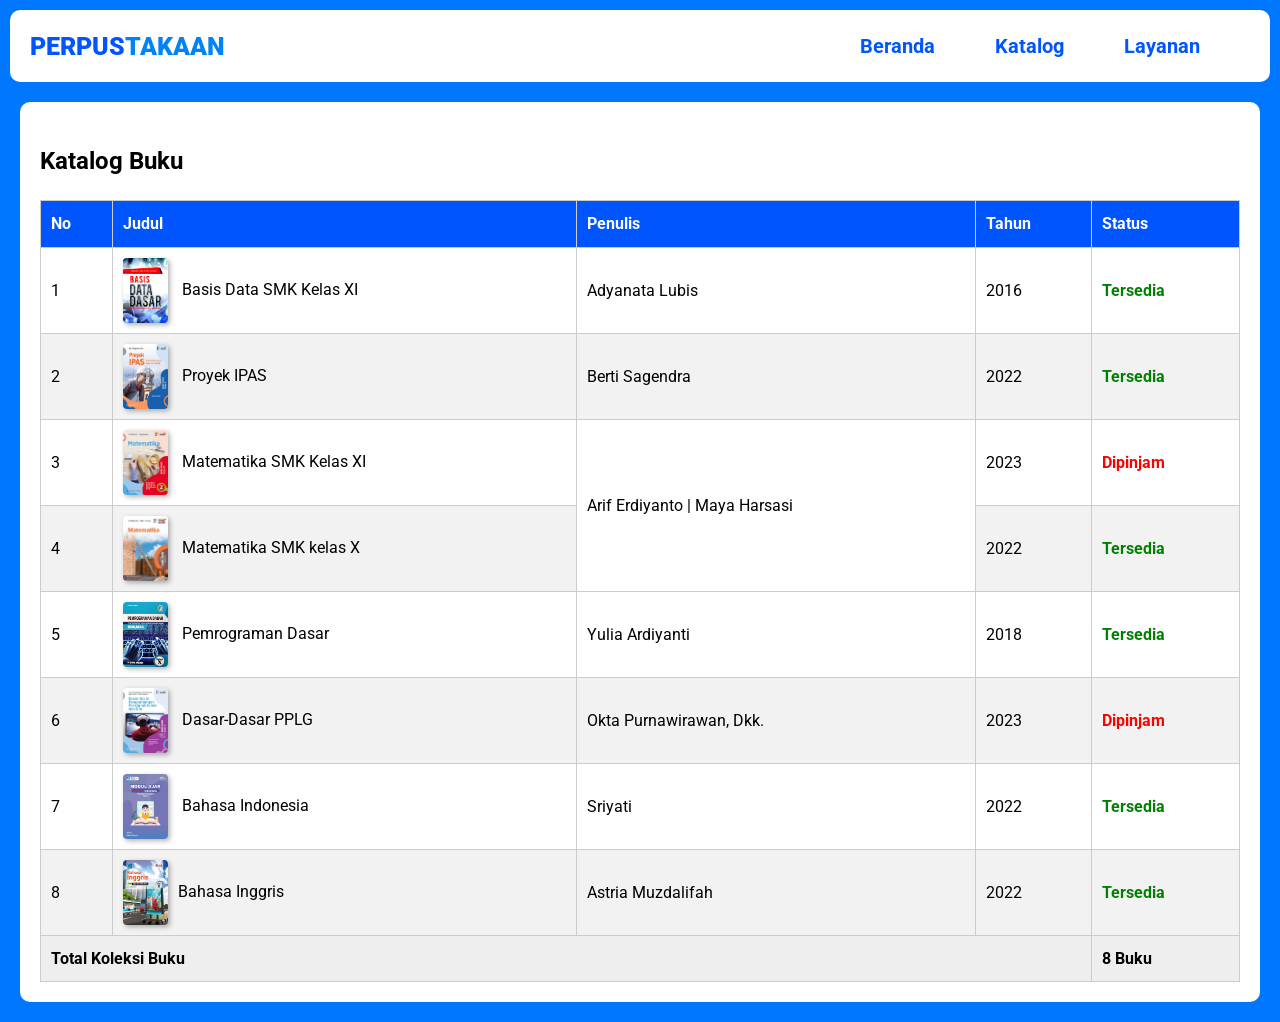
==== katalog.html @ 71d7b167 "first commit" ====
<!DOCTYPE html>
<html lang="en">
<head>
    <meta charset="UTF-8">
    <meta name="viewport" content="width=device-width, initial-scale=1.0">
    <title>Katalog - Kelompok 7</title>
    <link rel="stylesheet" href="katalog.css">
    <link rel="preconnect" href="https://fonts.googleapis.com">
    <link rel="preconnect" href="https://fonts.gstatic.com" crossorigin>
    <link href="https://fonts.googleapis.com/css2?family=Roboto:ital,wght@0,100..900;1,100..900&display=swap" rel="stylesheet">
</head>
<body>

    <div class="fcontainer">

        <!-- Bar -->
        <nav class="navbar">
            <div class="judulbar">
                <div class="pertama">PERPUS</div>
                <div class="terakhir">TAKAAN</div>
            </div>

            <ul class="baritem">
                <li><a href="index.html">Beranda</a></li>
                <li><a href="katalog.html">Katalog</a></li>
                <li><a href="layanan.html">Layanan</a></li>
            </ul>
        </nav>

        <div class="konten" id="halaman-katalog">
            <h2>Katalog Buku</h2>
            
            <table id="tabel-buku">
                <thead>
                    <tr>
                        <th>No</th>
                        <th>Judul</th>
                        <th>Penulis</th>
                        <th>Tahun</th>
                        <th>Status</th>
                    </tr>
                </thead>
                <tbody>
                    <tr>
                        <td>1</td>
                        <td><img src="basis_data.jpeg" alt="Basis Data" class="sampul"> Basis Data SMK Kelas XI</td>
                        <td>Adyanata Lubis</td>
                        <td>2016</td>
                        <td><span class="tersedia">Tersedia</span></td>
                    </tr>
                    <tr>
                        <td>2</td>
                        <td><img src="Ipas.jpeg" alt="IPAS" class="sampul"> Proyek IPAS</td>
                        <td>Berti Sagendra</td>
                        <td>2022</td>
                        <td><span class="tersedia">Tersedia</span></td>
                    </tr>
                    <tr>
                        <td>3</td>
                        <td><img src="mtk.jpeg" alt="Matematika" class="sampul"> Matematika SMK Kelas XI
                        </td>
                        <td rowspan="2">Arif Erdiyanto | Maya Harsasi</td>
                        <td>2023</td>
                        <td><span class="dipinjam">Dipinjam</span></td>
                    </tr>
                    <tr>
                        <td>4</td>
                        <td><img src="mtkx.jpeg" alt="Matematika X" class="sampul"> Matematika SMK kelas X </td>  
                        <td>2022</td>
                        <td><span class="tersedia">Tersedia</span></td>
                    </tr>
                    <tr>
                        <td>5</td>
                        <td><img src="pemrograman.jpg" alt="Pemrograman" class="sampul"> Pemrograman Dasar</td>
                        <td>Yulia Ardiyanti</td>
                        <td>2018</td>
                        <td><span class="tersedia">Tersedia</span></td>
                    </tr>
                    <tr>
                        <td>6</td>
                        <td><img src="pplg.jpeg" alt="Basic PPLG" class="sampul"> Dasar-Dasar PPLG </td>
                        <td>Okta Purnawirawan, Dkk.</td>
                        <td>2023</td>
                        <td><span class="dipinjam">Dipinjam</span></td>
                    </tr>
                    <tr>
                        <td>7</td>
                        <td><img src="b_indo.png" alt="Bahasa Indonesia" class="sampul"> Bahasa Indonesia</td>
                        <td>Sriyati</td>
                        <td>2022</td>
                        <td><span class="tersedia">Tersedia</span></td>
                    </tr>
                    <tr>
                        <td>8</td>
                        <td><img src="b_ing.jpg" alt="Bahasa Inggris" class="sampul">Bahasa Inggris</td>
                        <td>Astria Muzdalifah</td>
                        <td>2022</td>
                        <td><span class="tersedia">Tersedia</span></td>
                    </tr>
                </tbody>
                <tfoot>
                    <tr>
                        <td colspan="4">Total Koleksi Buku</td>
                        <td>8 Buku</td>
                    </tr>
                </tfoot>
            </table>
        </div>

    </div>
    
</body>
</html>
---- katalog.css ----
body { 
    background-color: rgb(0, 119, 255);
    margin: 0;
    padding: 0;
    font-family: "Roboto", sans-serif;
}

.fcontainer {
    margin: 0;
    padding: 0;
}


.navbar {
    display: flex;
    justify-content: space-between;
    background-color: white;
    height: 8vh;
    margin: 10px;
    border-radius: 10px;
}

.judulbar {
    display: flex;
    align-items: center;
    margin-left: 20px;
    font-weight: 900;
    font-size: 25px;
}

.pertama { color: rgb(0, 85, 255); }
.terakhir { color: rgb(0, 131, 246); }

.baritem {
    display: flex;
    align-items: center;
    padding-inline: 40px;
}

.baritem > li {
    padding-inline: 30px;
    list-style: none;
}

.baritem > li > a {
    color: rgb(0, 85, 255);
    text-decoration: none;
    font-size: 20px;
    font-weight: 700;
    transition: 0.3s;
}

.baritem > li > a:hover {
    color: rgb(0, 131, 246);
}


.konten {
    background-color: white;
    margin: 20px;
    padding: 20px;
    border-radius: 10px;
    line-height: 1.6;
    align-items: center;
}

#judul-halaman {
    color: rgb(0, 85, 255);
    margin-top: 0;
}

#tabel-buku {
    width: 100%;
    border-collapse: collapse;
}

th, td {
    border: 1px solid #ccc;
    padding: 10px;
    text-align: left;
}

th {
    background-color: rgb(0, 85, 255);
    color: white;
}

tr:nth-child(even) {
    background-color: #f2f2f2;
}

tr:hover {
    background-color: #e0edff;
}

.sampul {
    width: 45px;
    height: 65px;
    box-shadow: 2px 2px 5px rgba(0, 0, 0, 0.3);
    vertical-align: middle;
    margin-right: 10px;
    border-radius: 4px;
}

.tersedia {
    color: green;
    font-weight: bold;
}

.dipinjam {
    color: red;
    font-weight: bold;
}

tfoot {
    font-weight: bold;
    background-color: #eee;
}
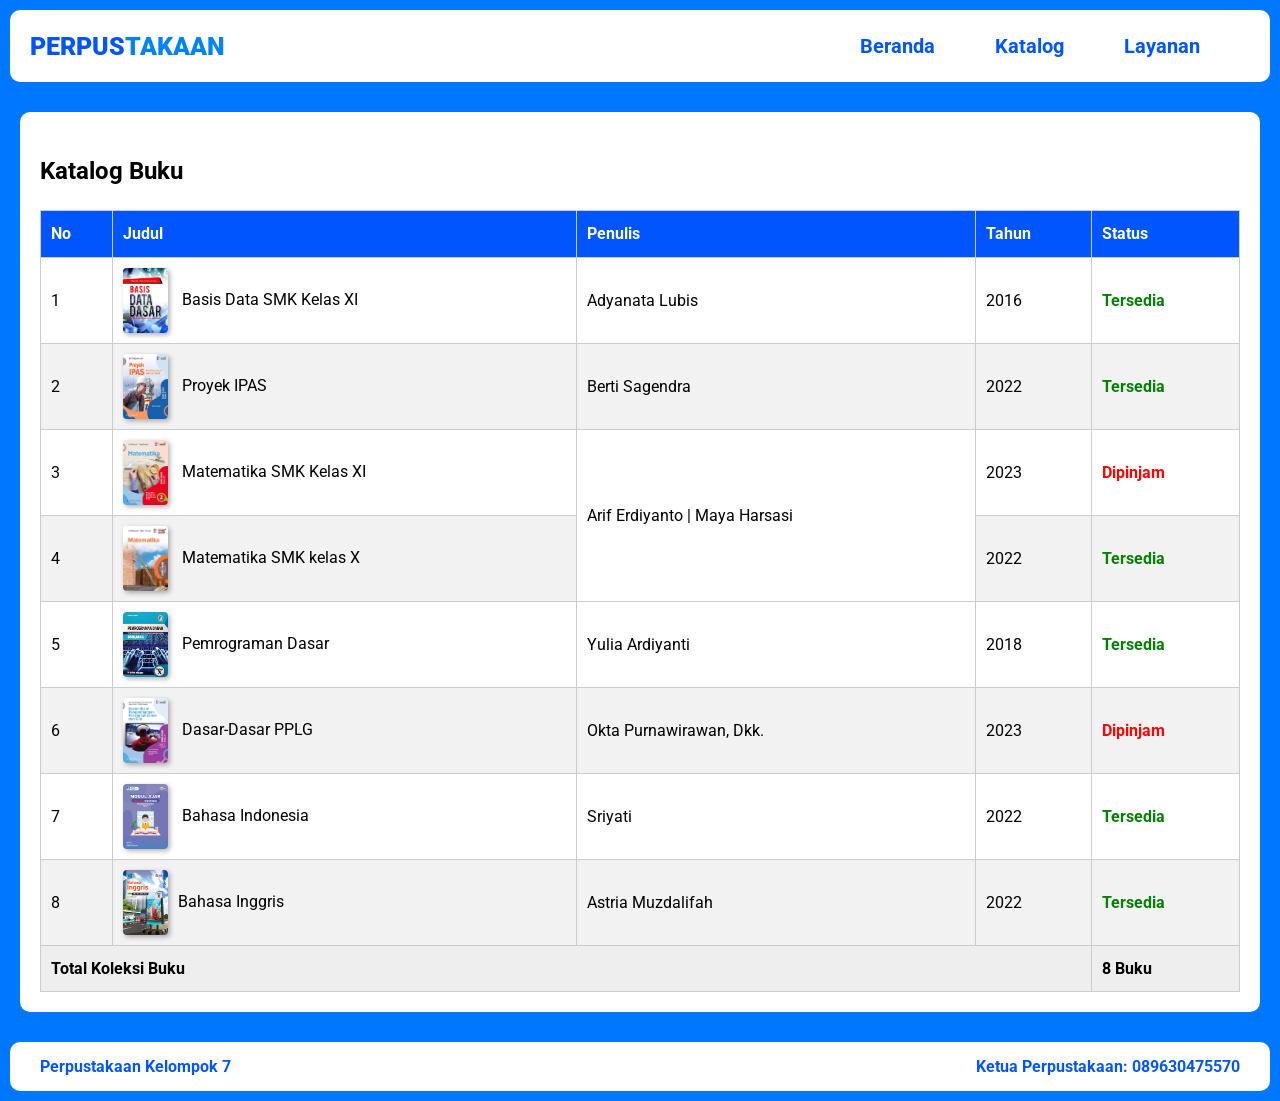
==== commit 234d864c: "r" ====
--- a/katalog.html
+++ b/katalog.html
@@ -107,6 +107,11 @@
             </table>
         </div>
 
+        <footer class="footer">
+            <p>Perpustakaan Kelompok 7</p>
+            <p>Ketua Perpustakaan: 089630475570</p>
+        </footer>
+
     </div>
     
 </body>
--- a/katalog.css
+++ b/katalog.css
@@ -8,6 +8,9 @@
 .fcontainer {
     margin: 0;
     padding: 0;
+    min-height: 100vh;
+    display: flex;
+    flex-direction: column;
 }
 
 
@@ -47,13 +50,8 @@
     text-decoration: none;
     font-size: 20px;
     font-weight: 700;
-    transition: 0.3s;
+    transition: ease-in-out 0.3s;
 }
-
-.baritem > li > a:hover {
-    color: rgb(0, 131, 246);
-}
-
 
 .konten {
     background-color: white;
@@ -62,6 +60,7 @@
     border-radius: 10px;
     line-height: 1.6;
     align-items: center;
+    flex: 1;
 }
 
 #judul-halaman {
@@ -116,3 +115,28 @@
     font-weight: bold;
     background-color: #eee;
 }
+
+.baritem > li > a:hover {
+    color: white;
+    background-color: rgb(0, 85, 255) ;
+    padding: 10px;
+    border-radius: 8px;
+}
+
+.footer {
+    display: flex;
+    justify-content: space-between;
+    align-items: center;
+    background-color: white;
+    margin: 10px;
+    padding: 15px 30px;
+    border-radius: 10px;
+    color: rgb(0, 85, 255);
+    font-size: 16px;
+    font-weight: 700;
+}
+
+.footer p {
+    margin: 0;
+}
+
